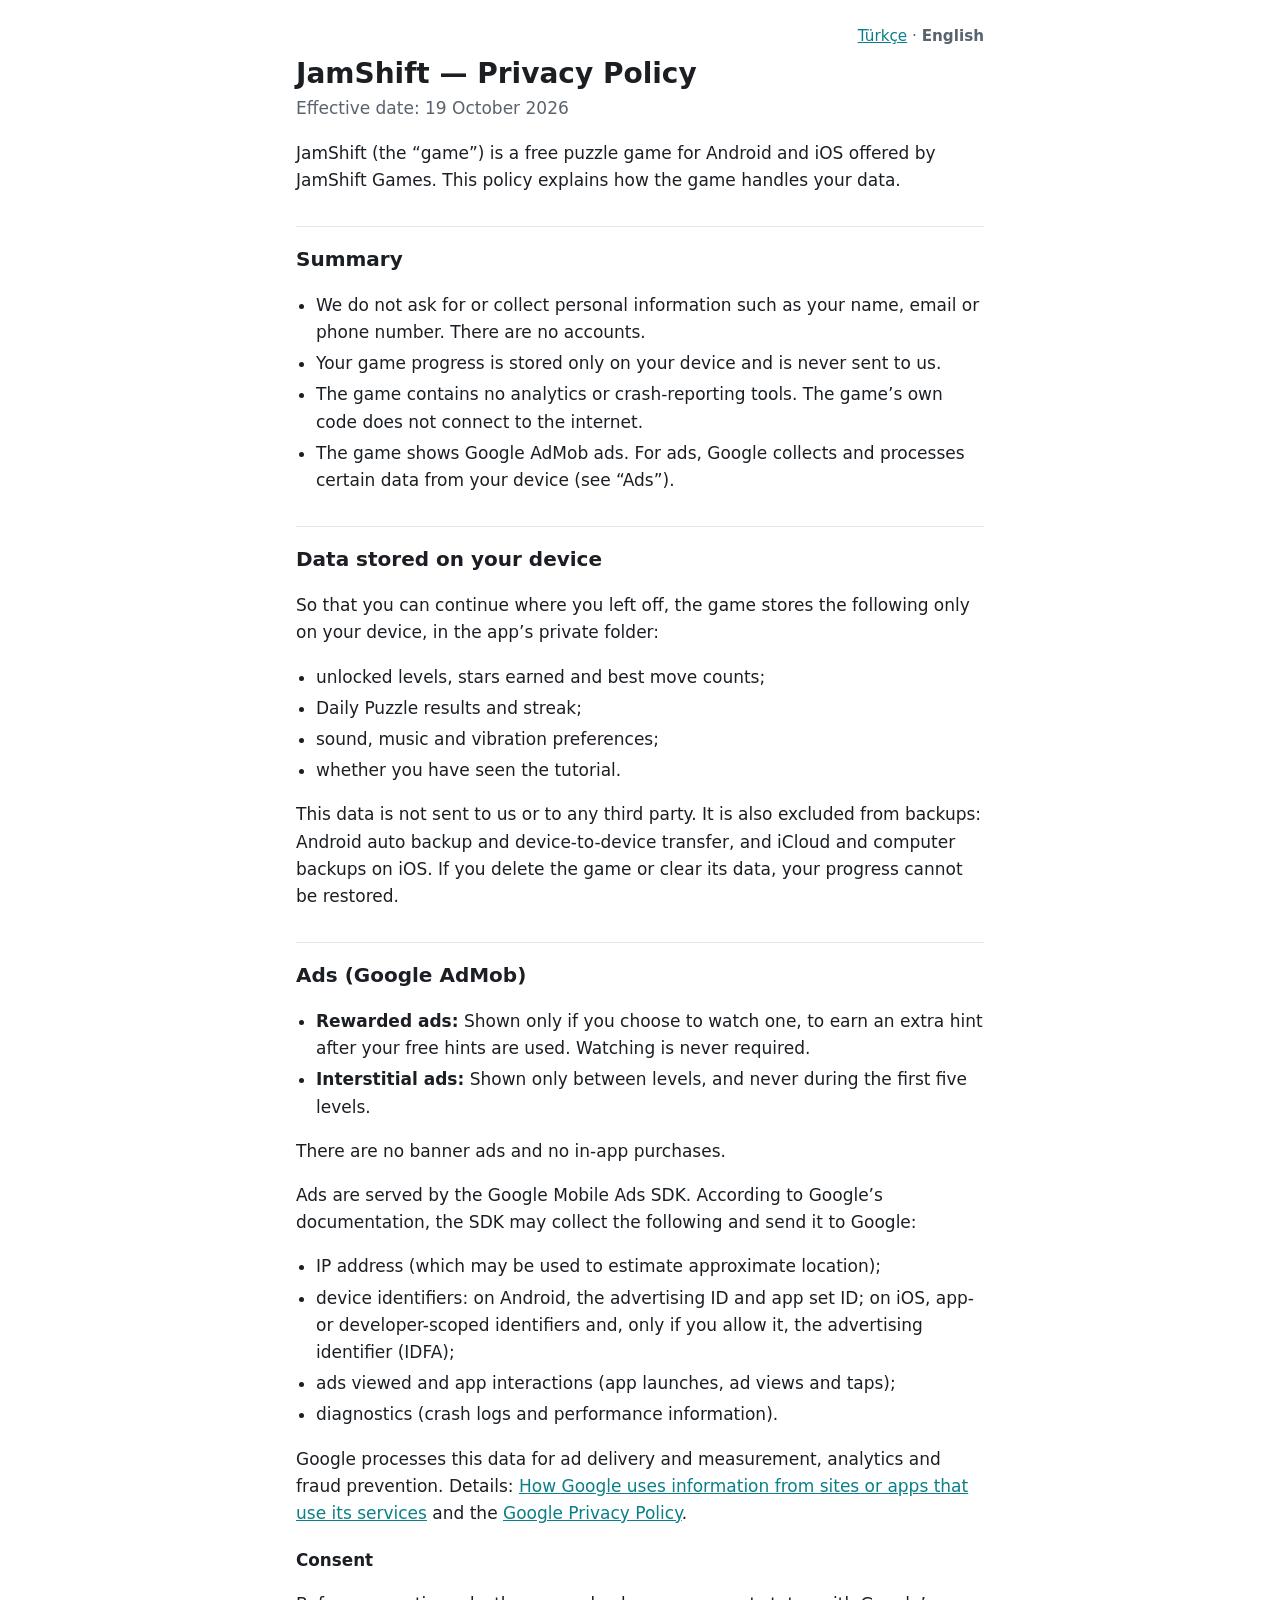
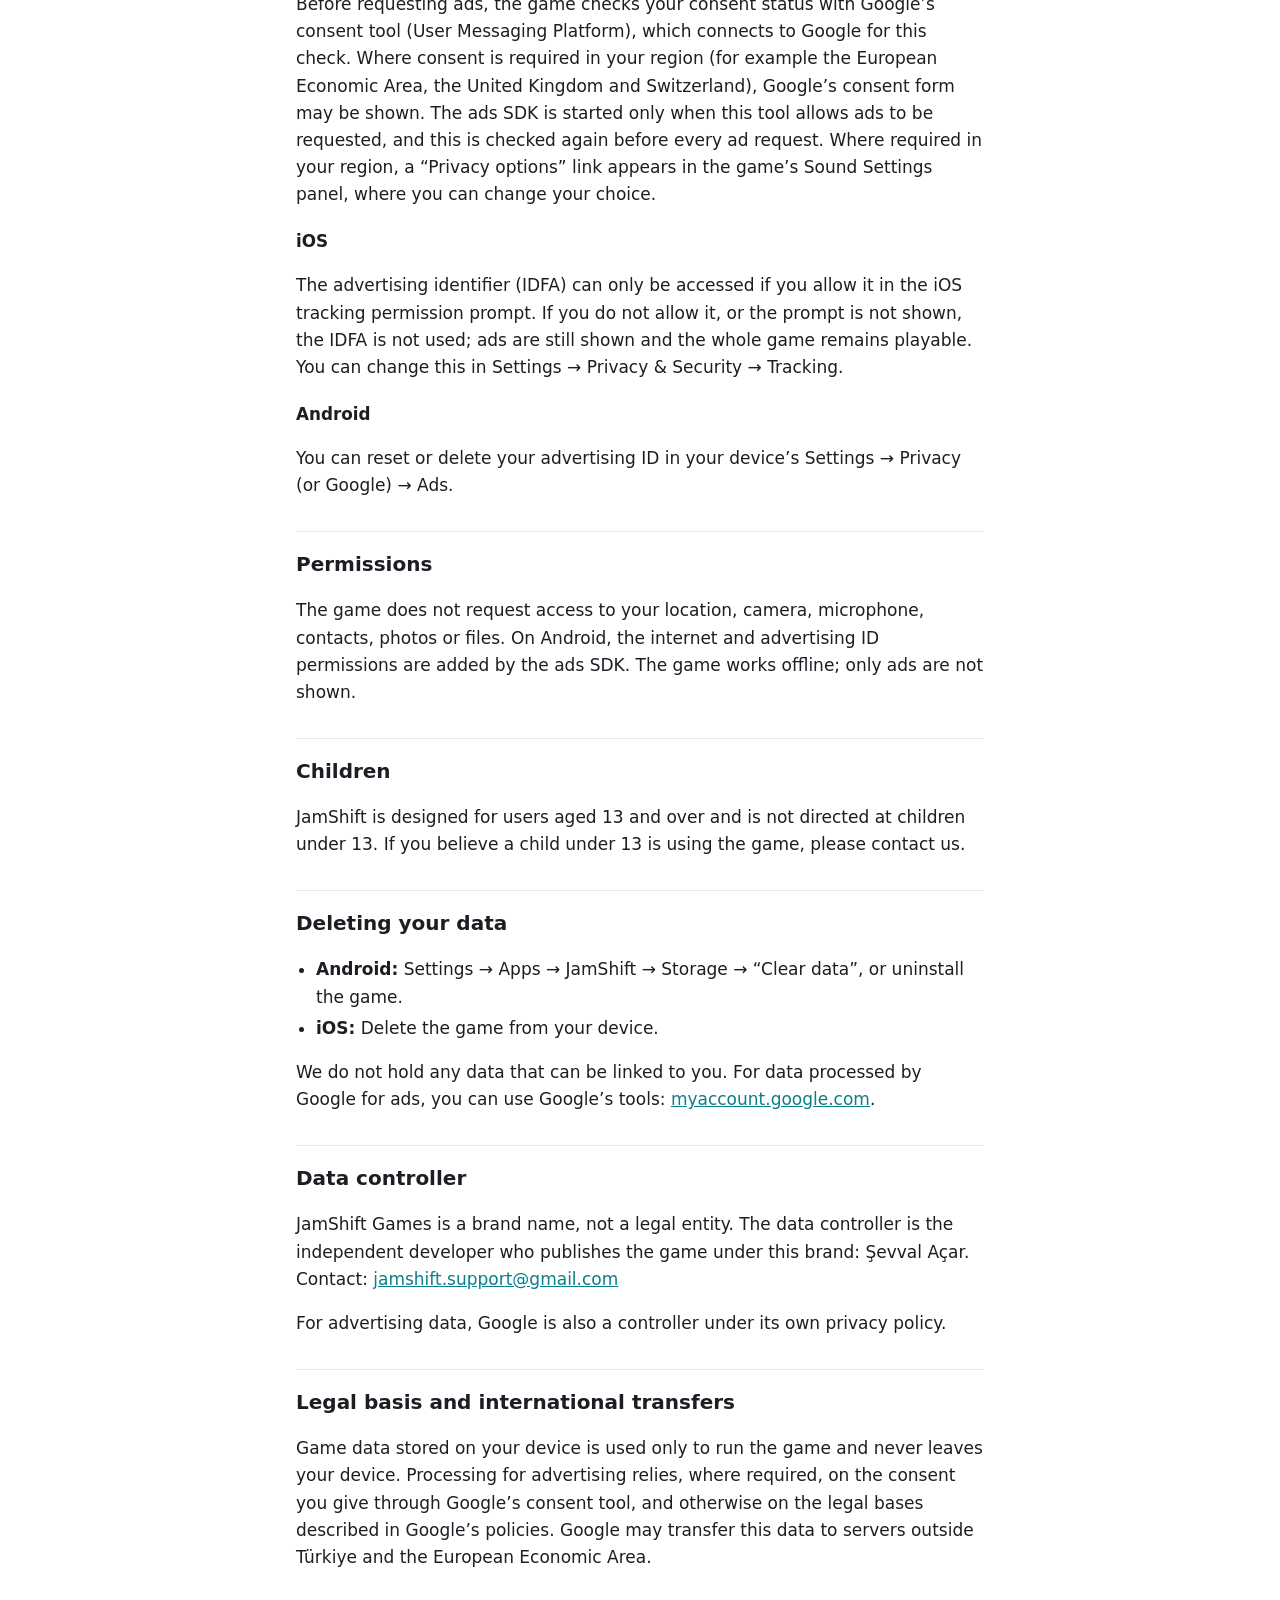
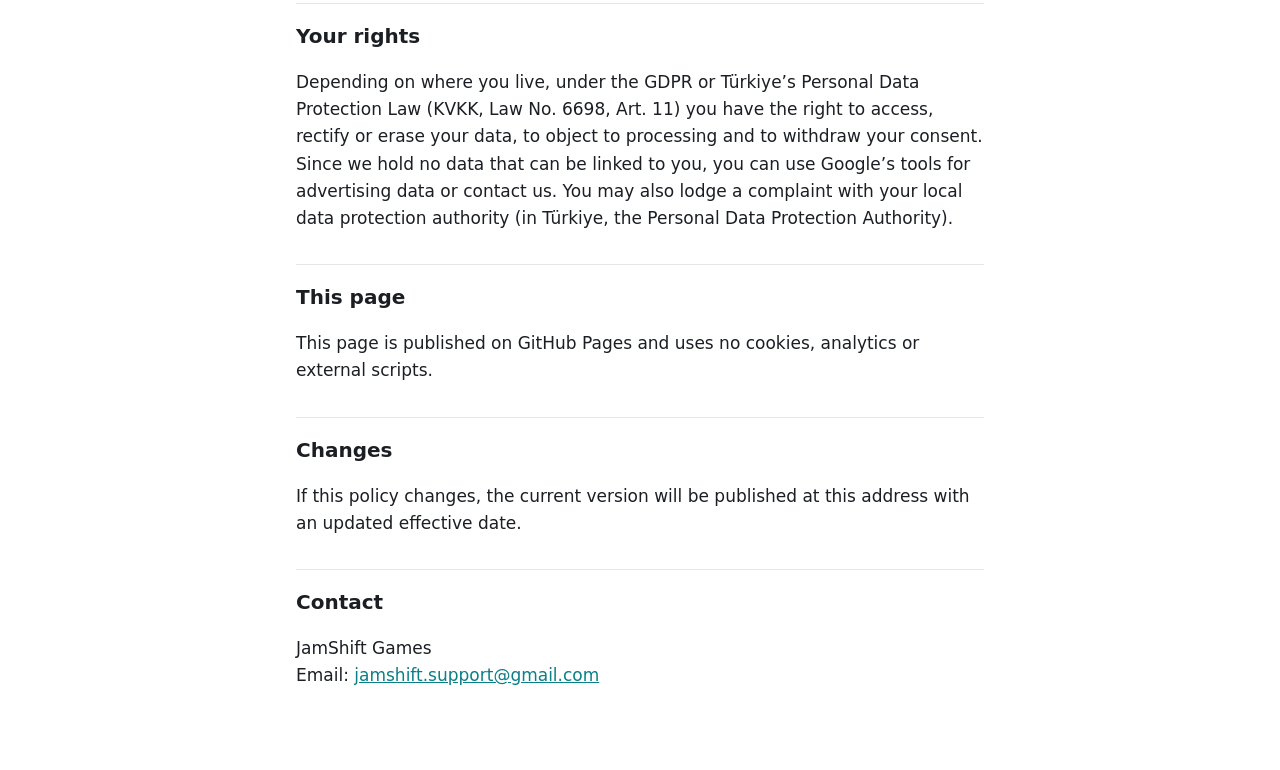
==== en/index.html @ 4399b6dc "JamShift gizlilik politikası (TR/EN), yürürlük 19.10.2026" ====
<!doctype html>
<html lang="en">
<head>
<meta charset="utf-8">
<meta name="viewport" content="width=device-width, initial-scale=1">
<title>JamShift — Privacy Policy</title>
<meta name="description" content="Privacy policy of the JamShift mobile puzzle game.">
<link rel="alternate" hreflang="tr" href="https://sevvalacarr.github.io/jamshift-policy/">
<link rel="stylesheet" href="../style.css">
</head>
<body>
<main>
<nav class="lang"><a href="../" hreflang="tr" lang="tr">Türkçe</a> · <strong>English</strong></nav>

<h1>JamShift — Privacy Policy</h1>
<p class="meta">Effective date: 19 October 2026</p>

<p>JamShift (the “game”) is a free puzzle game for Android and iOS offered by JamShift Games.
This policy explains how the game handles your data.</p>

<h2>Summary</h2>
<ul>
<li>We do not ask for or collect personal information such as your name, email or phone number. There are no accounts.</li>
<li>Your game progress is stored only on your device and is never sent to us.</li>
<li>The game contains no analytics or crash-reporting tools. The game’s own code does not connect to the internet.</li>
<li>The game shows Google AdMob ads. For ads, Google collects and processes certain data from your device (see “Ads”).</li>
</ul>

<h2>Data stored on your device</h2>
<p>So that you can continue where you left off, the game stores the following only on your device, in the app’s private folder:</p>
<ul>
<li>unlocked levels, stars earned and best move counts;</li>
<li>Daily Puzzle results and streak;</li>
<li>sound, music and vibration preferences;</li>
<li>whether you have seen the tutorial.</li>
</ul>
<p>This data is not sent to us or to any third party. It is also excluded from backups:
Android auto backup and device-to-device transfer, and iCloud and computer backups on iOS.
If you delete the game or clear its data, your progress cannot be restored.</p>

<h2>Ads (Google AdMob)</h2>
<ul>
<li><strong>Rewarded ads:</strong> Shown only if you choose to watch one, to earn an extra hint after your free hints are used. Watching is never required.</li>
<li><strong>Interstitial ads:</strong> Shown only between levels, and never during the first five levels.</li>
</ul>
<p>There are no banner ads and no in-app purchases.</p>

<p>Ads are served by the Google Mobile Ads SDK. According to Google’s documentation, the SDK may collect the following and send it to Google:</p>
<ul>
<li>IP address (which may be used to estimate approximate location);</li>
<li>device identifiers: on Android, the advertising ID and app set ID; on iOS, app- or developer-scoped identifiers and, only if you allow it, the advertising identifier (IDFA);</li>
<li>ads viewed and app interactions (app launches, ad views and taps);</li>
<li>diagnostics (crash logs and performance information).</li>
</ul>
<p>Google processes this data for ad delivery and measurement, analytics and fraud prevention.
Details: <a href="https://policies.google.com/technologies/partner-sites">How Google uses information from sites or apps that use its services</a>
and the <a href="https://policies.google.com/privacy">Google Privacy Policy</a>.</p>

<h3>Consent</h3>
<p>Before requesting ads, the game checks your consent status with Google’s consent tool
(User Messaging Platform), which connects to Google for this check. Where consent is required
in your region (for example the European Economic Area, the United Kingdom and Switzerland),
Google’s consent form may be shown. The ads SDK is started only when this tool allows ads to be
requested, and this is checked again before every ad request. Where required in your region, a
“Privacy options” link appears in the game’s Sound Settings panel, where you can change your choice.</p>

<h3>iOS</h3>
<p>The advertising identifier (IDFA) can only be accessed if you allow it in the iOS tracking
permission prompt. If you do not allow it, or the prompt is not shown, the IDFA is not used; ads
are still shown and the whole game remains playable. You can change this in Settings → Privacy
&amp; Security → Tracking.</p>

<h3>Android</h3>
<p>You can reset or delete your advertising ID in your device’s Settings → Privacy (or Google) → Ads.</p>

<h2>Permissions</h2>
<p>The game does not request access to your location, camera, microphone, contacts, photos or
files. On Android, the internet and advertising ID permissions are added by the ads SDK. The game
works offline; only ads are not shown.</p>

<h2>Children</h2>
<p>JamShift is designed for users aged 13 and over and is not directed at children under 13.
If you believe a child under 13 is using the game, please contact us.</p>

<h2>Deleting your data</h2>
<ul>
<li><strong>Android:</strong> Settings → Apps → JamShift → Storage → “Clear data”, or uninstall the game.</li>
<li><strong>iOS:</strong> Delete the game from your device.</li>
</ul>
<p>We do not hold any data that can be linked to you. For data processed by Google for ads, you
can use Google’s tools: <a href="https://myaccount.google.com/">myaccount.google.com</a>.</p>

<h2>Data controller</h2>
<p>JamShift Games is a brand name, not a legal entity. The data controller is the independent developer who publishes the game under this brand: Şevval Açar. Contact: <a href="mailto:jamshift.support@gmail.com">jamshift.support@gmail.com</a></p>
<p>For advertising data, Google is also a controller under its own privacy policy.</p>

<h2>Legal basis and international transfers</h2>
<p>Game data stored on your device is used only to run the game and never leaves your device.
Processing for advertising relies, where required, on the consent you give through Google’s
consent tool, and otherwise on the legal bases described in Google’s policies. Google may
transfer this data to servers outside Türkiye and the European Economic Area.</p>

<h2>Your rights</h2>
<p>Depending on where you live, under the GDPR or Türkiye’s Personal Data Protection Law
(KVKK, Law No. 6698, Art. 11) you have the right to access, rectify or erase your data, to
object to processing and to withdraw your consent. Since we hold no data that can be linked to
you, you can use Google’s tools for advertising data or contact us. You may also lodge a
complaint with your local data protection authority (in Türkiye, the Personal Data Protection
Authority).</p>

<h2>This page</h2>
<p>This page is published on GitHub Pages and uses no cookies, analytics or external scripts.</p>

<h2>Changes</h2>
<p>If this policy changes, the current version will be published at this address with an updated effective date.</p>

<h2>Contact</h2>
<p>JamShift Games<br>
Email: <a href="mailto:jamshift.support@gmail.com">jamshift.support@gmail.com</a></p>
</main>
</body>
</html>
---- style.css ----
:root {
  --bg: #ffffff;
  --text: #1b1f24;
  --muted: #59636e;
  --accent: #0a7f88;
  --rule: #e3e7ea;
  color-scheme: light dark;
}
@media (prefers-color-scheme: dark) {
  :root {
    --bg: #111417;
    --text: #e6e9ec;
    --muted: #9aa4ad;
    --accent: #3fc8d2;
    --rule: #2a3036;
  }
}
* { box-sizing: border-box; }
body {
  margin: 0;
  background: var(--bg);
  color: var(--text);
  font: 17px/1.6 system-ui, -apple-system, "Segoe UI", Roboto, sans-serif;
}
main { max-width: 720px; margin: 0 auto; padding: 24px 16px 64px; }
h1 { font-size: 1.75rem; line-height: 1.25; margin: 0.5rem 0 0.25rem; }
h2 { font-size: 1.25rem; margin: 2rem 0 0.5rem; padding-top: 1rem; border-top: 1px solid var(--rule); }
h3 { font-size: 1.05rem; margin: 1.25rem 0 0.25rem; }
.meta { color: var(--muted); margin-top: 0; }
.lang { text-align: right; font-size: 0.95rem; color: var(--muted); }
a { color: var(--accent); overflow-wrap: anywhere; }
ul { padding-left: 1.25rem; }
li { margin: 0.25rem 0; }
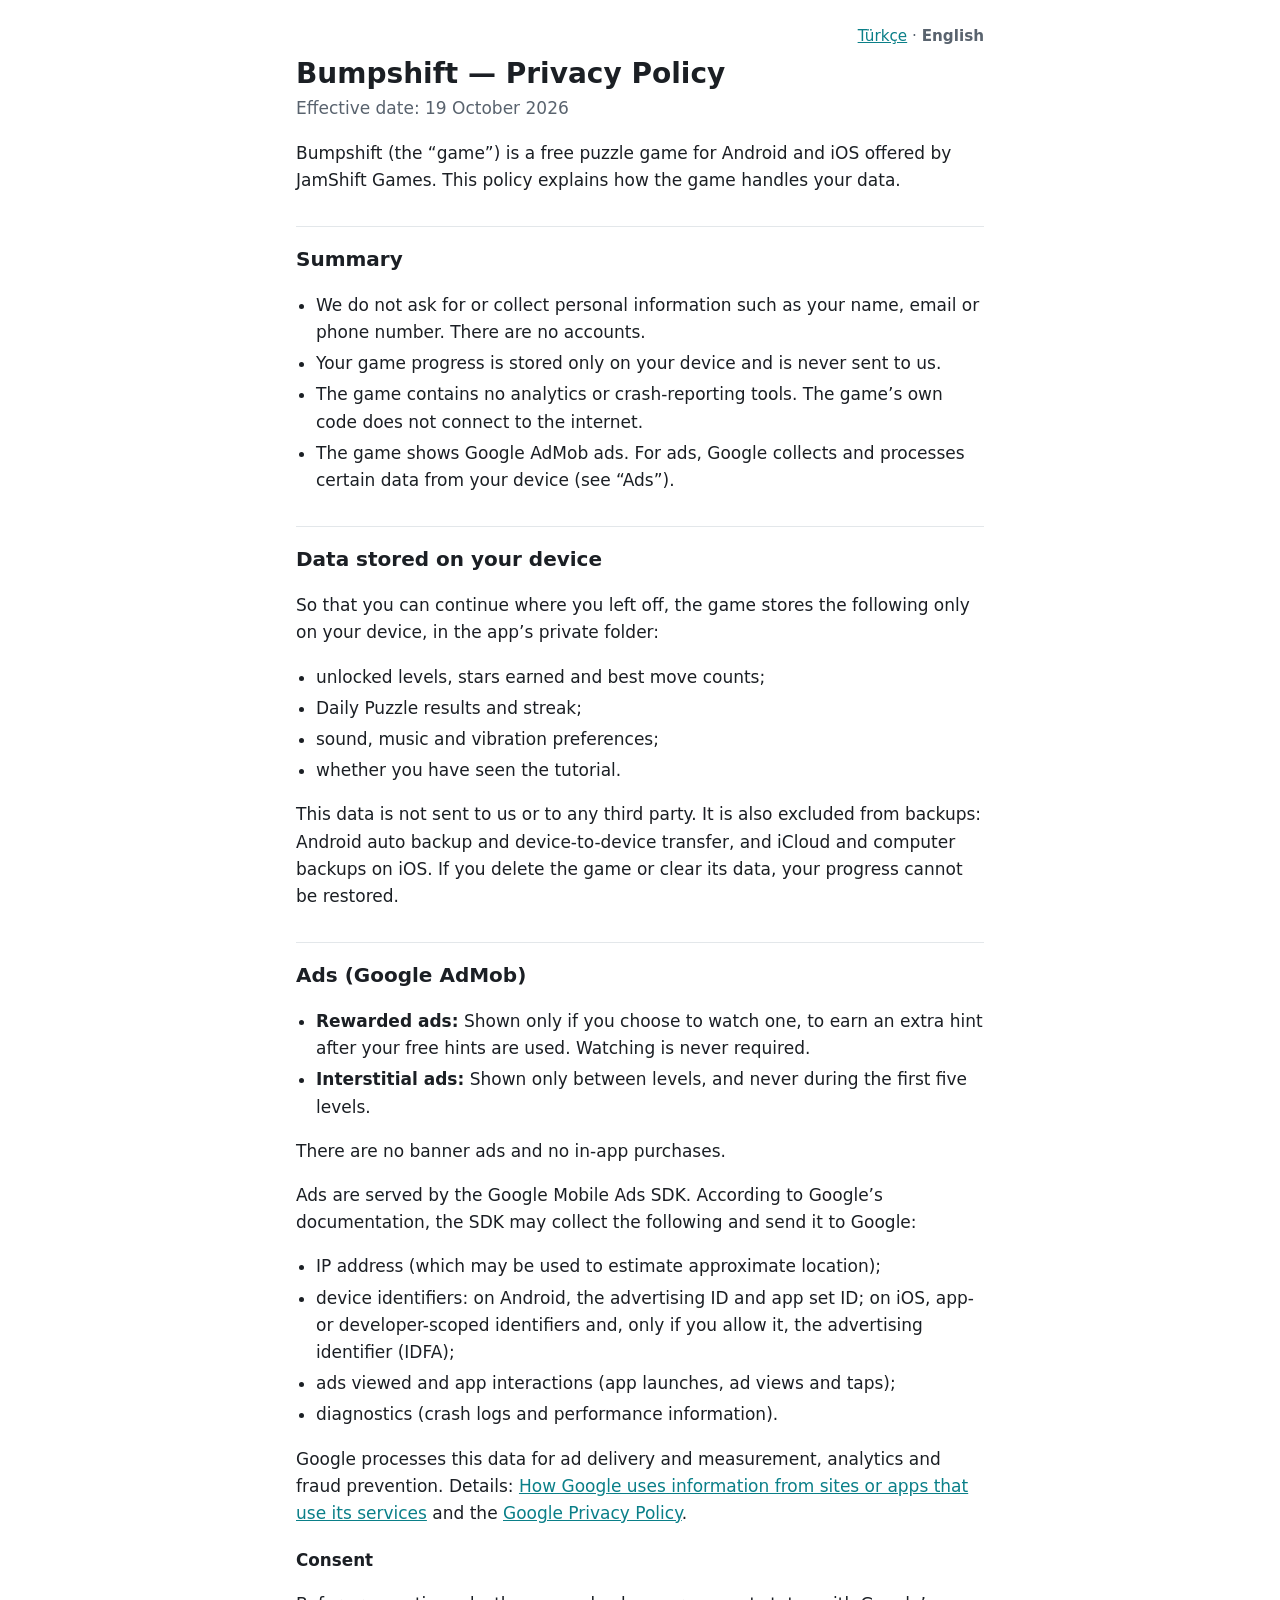
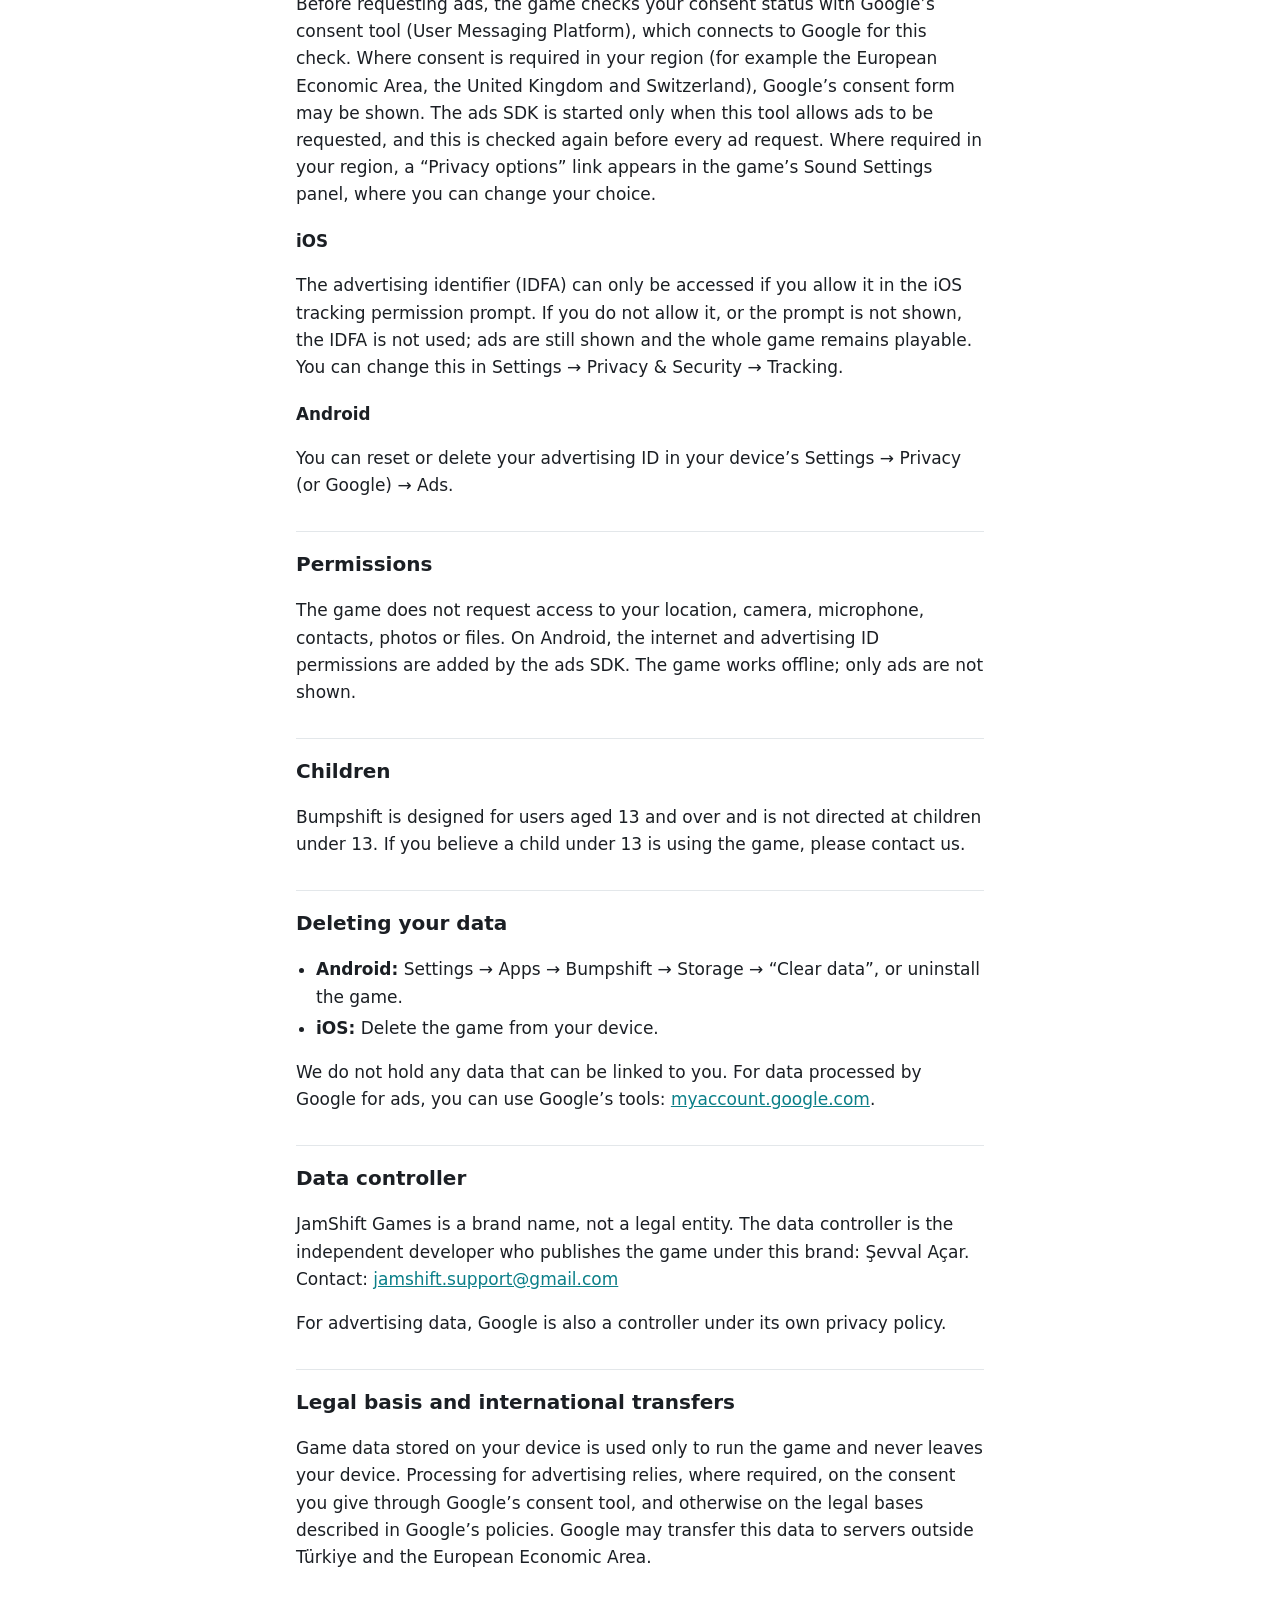
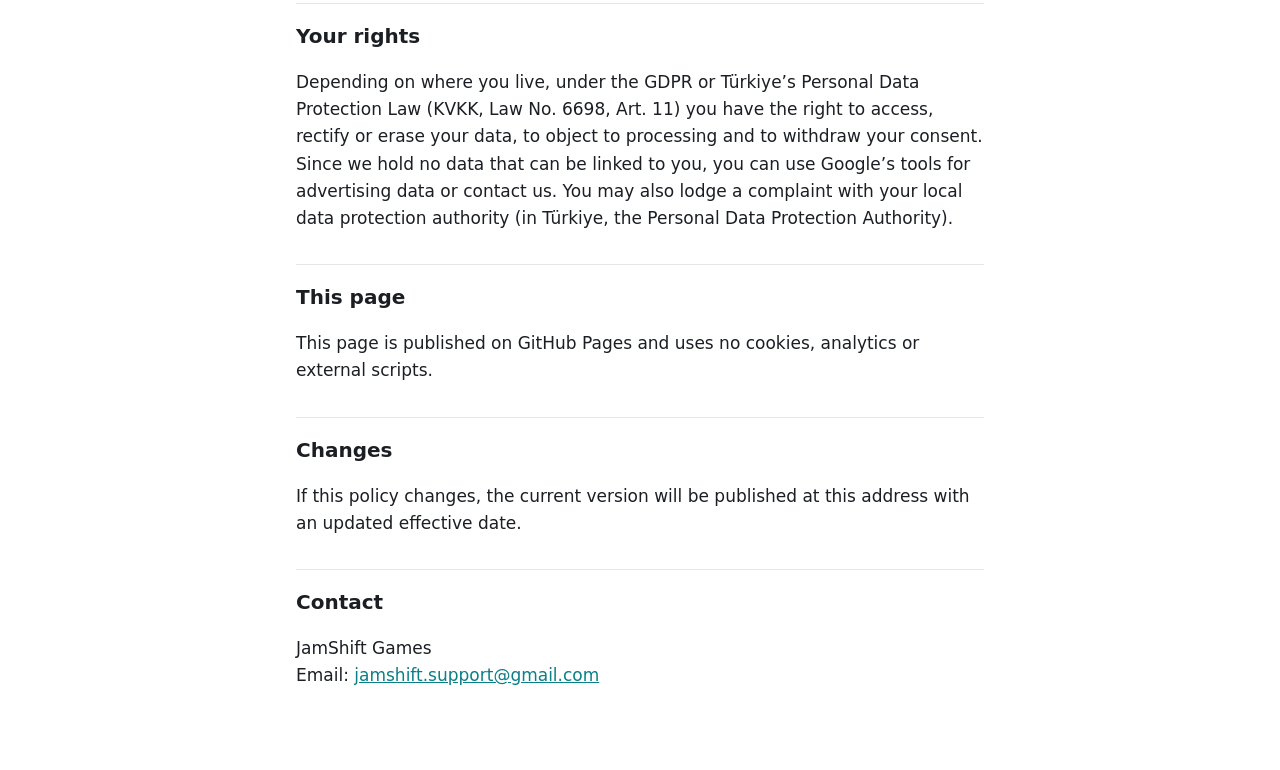
==== commit 56c59e59: "Oyun adı: JamShift → Bumpshift (yayıncı, iletişim ve yürürlük aynı) Yalnızca oyunun adı değişti. "Ja" ====
--- a/en/index.html
+++ b/en/index.html
@@ -3,8 +3,8 @@
 <head>
 <meta charset="utf-8">
 <meta name="viewport" content="width=device-width, initial-scale=1">
-<title>JamShift — Privacy Policy</title>
-<meta name="description" content="Privacy policy of the JamShift mobile puzzle game.">
+<title>Bumpshift — Privacy Policy</title>
+<meta name="description" content="Privacy policy of the Bumpshift mobile puzzle game.">
 <link rel="alternate" hreflang="tr" href="https://sevvalacarr.github.io/jamshift-policy/">
 <link rel="stylesheet" href="../style.css">
 </head>
@@ -12,10 +12,10 @@
 <main>
 <nav class="lang"><a href="../" hreflang="tr" lang="tr">Türkçe</a> · <strong>English</strong></nav>
 
-<h1>JamShift — Privacy Policy</h1>
+<h1>Bumpshift — Privacy Policy</h1>
 <p class="meta">Effective date: 19 October 2026</p>
 
-<p>JamShift (the “game”) is a free puzzle game for Android and iOS offered by JamShift Games.
+<p>Bumpshift (the “game”) is a free puzzle game for Android and iOS offered by JamShift Games.
 This policy explains how the game handles your data.</p>
 
 <h2>Summary</h2>
@@ -79,12 +79,12 @@
 works offline; only ads are not shown.</p>
 
 <h2>Children</h2>
-<p>JamShift is designed for users aged 13 and over and is not directed at children under 13.
+<p>Bumpshift is designed for users aged 13 and over and is not directed at children under 13.
 If you believe a child under 13 is using the game, please contact us.</p>
 
 <h2>Deleting your data</h2>
 <ul>
-<li><strong>Android:</strong> Settings → Apps → JamShift → Storage → “Clear data”, or uninstall the game.</li>
+<li><strong>Android:</strong> Settings → Apps → Bumpshift → Storage → “Clear data”, or uninstall the game.</li>
 <li><strong>iOS:</strong> Delete the game from your device.</li>
 </ul>
 <p>We do not hold any data that can be linked to you. For data processed by Google for ads, you
